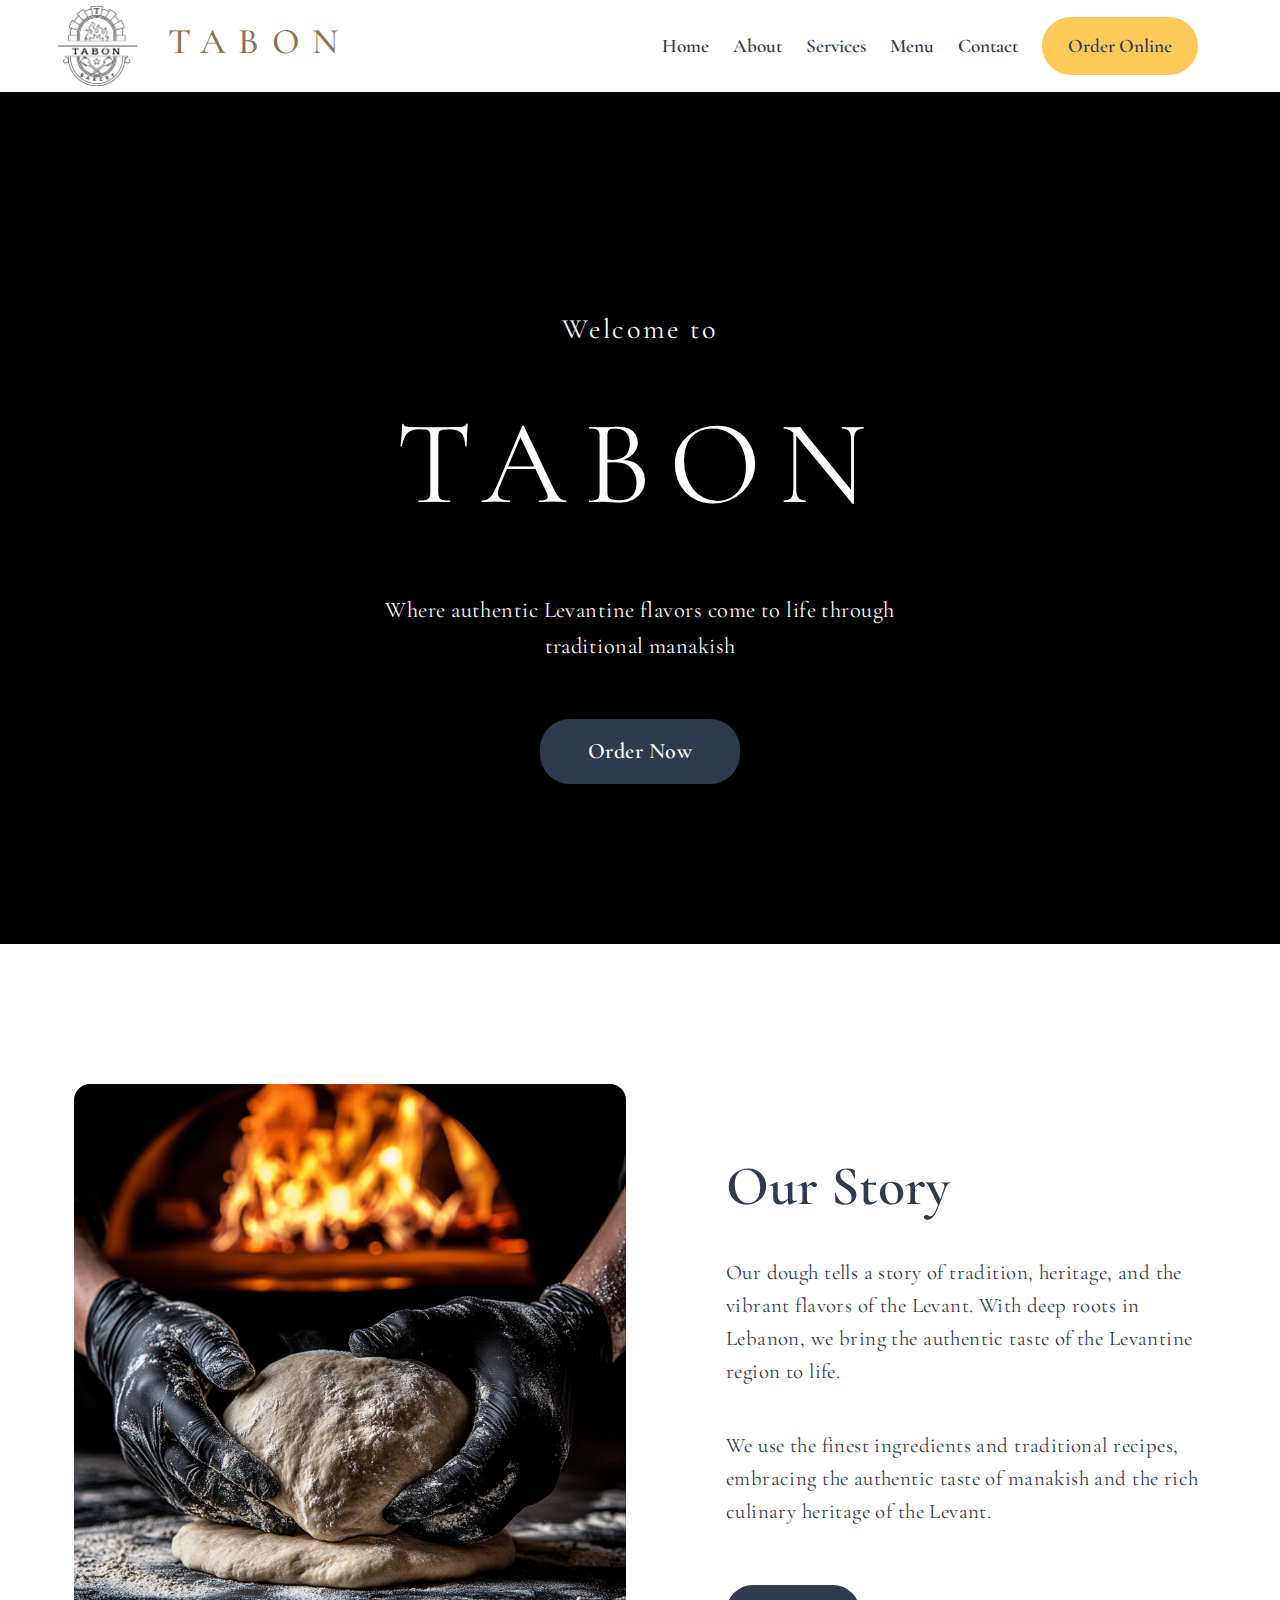
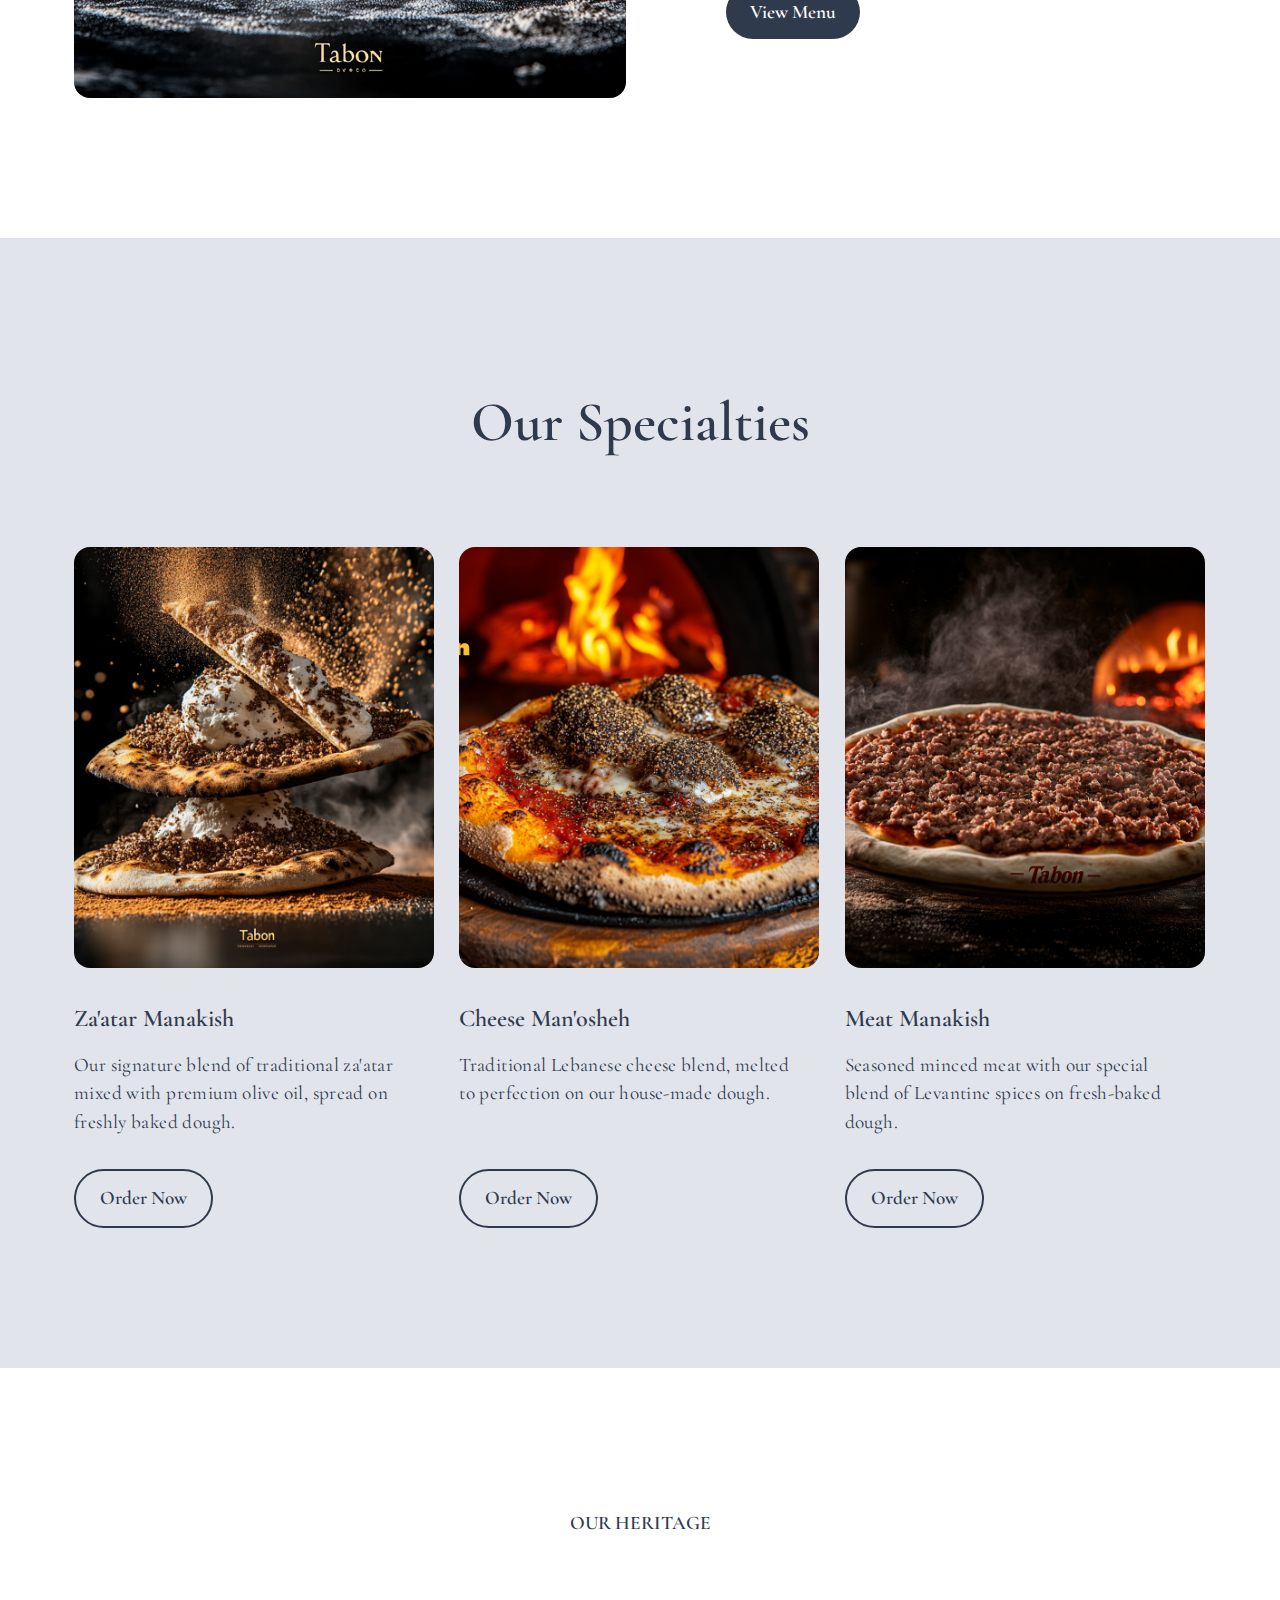
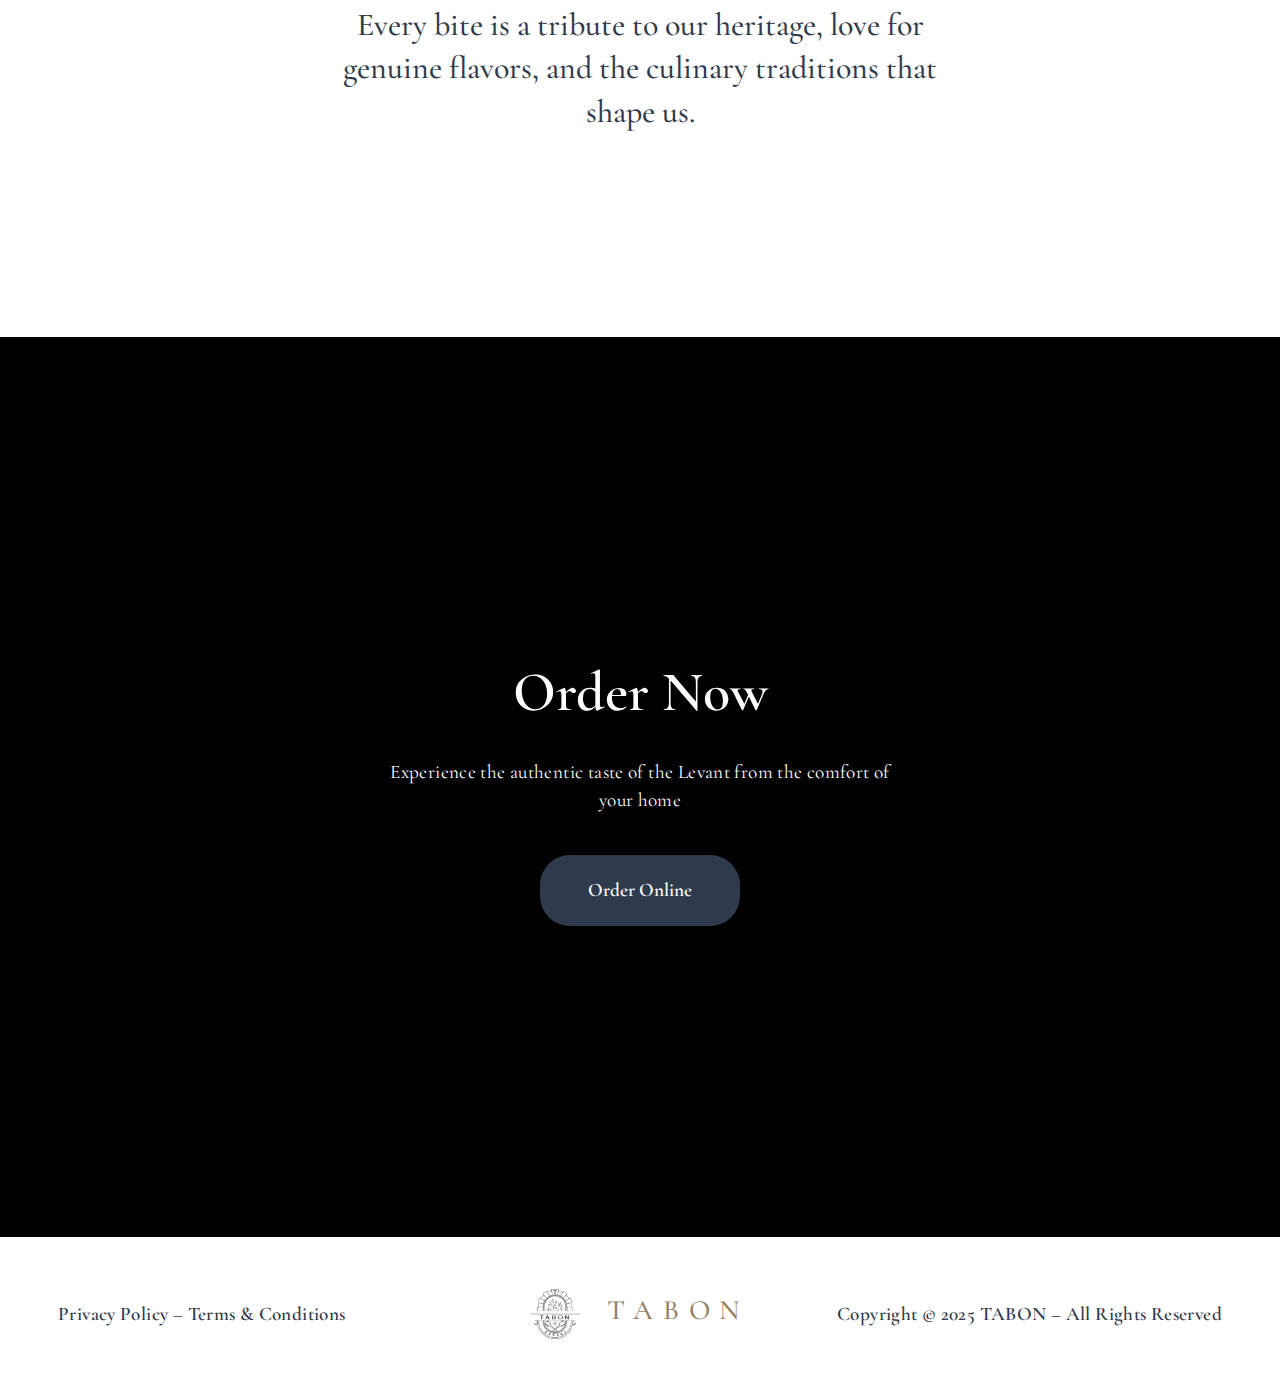
==== index.html @ 7f6b4d62 "Fresh start without video files" ====
<!DOCTYPE html>
<html lang="en">

<head>
  <meta charset="UTF-8" />
  <meta name="viewport" content="width=device-width, initial-scale=1.0" />
  <link rel="icon" type="image/png" href="Images/Favicon3.png" sizes="32x32 48x48 96x96"/>
  <title>HOME</title>
  <link rel="stylesheet" href="css/style.css" />
</head>

<body>
  <div class="wrapper">
    <header class="header">
      <div class="header__container">
        <a href="index.html" class="header__logo logo">
          <img src="Images/Logo2.png" alt="TABON Logo" style="height: 80px; vertical-align: middle; margin-right: 10px;">
          TABON
        </a>
        <div class="header__navigation">
          <div class="header__menu menu">
            <nav class="menu__body">
              <nav class="menu__body">
                <ul class="menu__list">
                  <li class="menu__item"><a href="index.html" class="menu__link">Home</a></li>
                  <li class="menu__item"><a href="about.html" class="menu__link">About</a></li>
                  <li class="menu__item"><a href="services.html" class="menu__link">Services</a></li>
                  <li class="menu__item"><a href="services.html#manakish-menu" class="menu__link">Menu</a></li>
                  <li class="menu__item"><a href="contact.html" class="menu__link">Contact</a></li>
                </ul>
                <a href="https://grubhub.com/restaurant/tabon" class="actions-header__button" target="_blank">Order Online</a>
              </nav>
          </div>
          <div class="header__actions actions-header">
            <button type="button" class="menu__icon icon-menu"><span></span></button>
          </div>
        </div>
      </div>
    </header>
    <main class="page">
      <section class="page__main main">
        <video class="background-video" autoplay muted loop playsinline>
          <source src="https://dei1bce5nyd1f.cloudfront.net/Videos/super-slow-motion-egg-falls-into-the-flour-2023-11-27-04-58-33-utc.mov" type="video/quicktime">
          Your browser does not support the video tag.
        </video>
        <div class="main__container">
          <h3 class="main__caption">Welcome to</h3>
          <h1 class="main__title">TABON</h1>
          <div class="main__text">
            Where authentic Levantine flavors come to life through traditional manakish
          </div>
          <a href="https://grubhub.com/restaurant/tabon" class="main__button" target="_blank">Order Now</a>
        </div>
      </section>
      <section class="page__about about">
        <div class="about__container">
          <div class="about__image">
            <img src="Images/DoughWithHands.png" alt="Traditional bread making" />
          </div>
          <div class="about__content">
            <h2 class="about__title title">Our Story</h2>
            <div class="about__text">
              <p>
                Our dough tells a story of tradition, heritage, and the vibrant flavors of the Levant. With deep roots in Lebanon, we bring the authentic taste of the Levantine region to life.
              </p>
              <p>
                We use the finest ingredients and traditional recipes, embracing the authentic taste of manakish and the rich culinary heritage of the Levant.
              </p>
            </div>
            <a href="services.html#manakish-menu" class="about__button button">View Menu</a>
          </div>
        </div>
      </section>
      <section class="page__services services">
        <div class="services__container">
          <h2 class="services__title title">Our Specialties</h2>
          <div class="services__row">
            <div class="services__column">
              <div class="services__item item-services">
                <div class="item-services__image">
                  <img src="Images/ZaatarChesse_52320_Delicious_Zaatar_pizza_floating_in_the_air__477084e4-e9e3-4ba8-8d1f-e487a82e1e3a_3_300dpi.png" alt="Za'atar Manakish">
                </div>
                <h3 class="item-services__title">Za'atar Manakish</h3>
                <div class="item-services__text">
                  Our signature blend of traditional za'atar mixed with premium olive oil, spread on freshly baked dough.
                </div>
                <a href="https://grubhub.com/restaurant/tabon" class="item-services__button button" target="_blank">Order Now</a>
              </div>
            </div>
            <div class="services__column">
              <div class="services__item item-services">
                <div class="item-services__image">
                  <img src="Images/ZaatarChese_52320_remove_logo_--ar_43_--sref_httpss.mj.run8I6_9eff0b82-3d31-4bb8-8d02-410dd35b89cf_2_300dpi.png" alt="Cheese Man'osheh">
                </div>
                <h3 class="item-services__title">Cheese Man'osheh</h3>
                <div class="item-services__text">
                  Traditional Lebanese cheese blend, melted to perfection on our house-made dough.
                </div>
                <a href="https://grubhub.com/restaurant/tabon" class="item-services__button button" target="_blank">Order Now</a>
              </div>
            </div>
            <div class="services__column">
              <div class="services__item item-services">
                <div class="item-services__image">
                  <img src="Images/LahmaBelAjeen_52320_Delicious_meat_pizza_floating_in_the_air_ci_4b148c06-c708-4a79-9504-1a51d77498d3_2_300dpi.png" alt="Meat Manakish">
                </div>
                <h3 class="item-services__title">Meat Manakish</h3>
                <div class="item-services__text">
                  Seasoned minced meat with our special blend of Levantine spices on fresh-baked dough.
                </div>
                <a href="https://grubhub.com/restaurant/tabon" class="item-services__button button" target="_blank">Order Now</a>
              </div>
            </div>
          </div>
        </div>
      </section>
      <section class="page__testimonial testimonial">
        <div class="testimonial__container">
          <h3 class="testiomonial__caption">Our Heritage</h3>
          <h2 class="testimonial__title title">
            Every bite is a tribute to our heritage, love for genuine flavors, and the culinary traditions that shape us.
          </h2>
        </div>
      </section>
      <section class="page__outro outro outro_home">
        <video class="outro-video" autoplay muted loop playsinline>
          <source src="https://dei1bce5nyd1f.cloudfront.net/Videos/manakeesh-lebanese-breakfast-putting-into-the-hot-2023-11-27-05-09-23-utc.mov" type="video/mp4">
          Your browser does not support the video tag.
        </video>
        <div class="outro__container">
          <h2 class="outro__title title">Order Now</h2>
          <div class="outro__text">
            Experience the authentic taste of the Levant from the comfort of your home
          </div>
          <a href="https://grubhub.com/restaurant/tabon" class="outro__button button" target="_blank">Order Online</a>
        </div>
      </section>
    </main>
    <footer class="footer">
      <div class="footer__container">
        <a href="#" class="footer__policy">Privacy Policy – Terms & Conditions</a>
        <a href="index.html" class="footer__logo logo">
          <img src="Images/Logo2.png" alt="TABON Logo" style="height: 50px; vertical-align: middle; margin-right: 10px;">
          TABON
        </a>
        <div class="footer__copyright">Copyright © 2025 TABON – All Rights Reserved</div>
      </div>
    </footer>
  </div>
  <script src="js/script.js"></script>
</body>

</html>
---- css/style.css ----
@import url("reset.css");

@import url("https://fonts.googleapis.com/css?family=Inter:regular,500,600,700&display=swap");

/* Import an elegant serif font */
@import url('https://fonts.googleapis.com/css2?family=Cormorant+Garamond:wght@400;500;600&display=swap');

/* ************COMMON************ */

.logo {
  font-family: 'Cormorant Garamond', serif;
  font-weight: 500;
  font-size: 2rem;
  letter-spacing: 0.35em;
  color: #8B7355; /* Warm gold/brown color */
  text-transform: none; /* Remove uppercase to maintain elegance */
  transition: all 0.3s ease;
}

body {
  font-family: 'Cormorant Garamond', serif;
  font-size: 1.2rem; /* Slightly larger for better readability with serif font */
  color: #303a4d;
  line-height: 1.6; /* Better line height for serif fonts */
}

[class*="__container"] {
  max-width: 72.624rem;
  margin: 0 auto;
  padding: 0 0.938rem;
}

.button {
  font-weight: 600;
  display: inline-block;
  padding: 0.75rem 1.5rem;
  border-radius: 30px;
  transition: all 0.3s;
  color: #fff;
  background-color: #303a4d;
}

.title {
  font-size: 3.5rem;
  font-weight: 600;
}

.wrapper {
  min-height: 100%;
  display: -webkit-box;
  display: -ms-flexbox;
  display: flex;
  -webkit-box-orient: vertical;
  -webkit-box-direction: normal;
  -ms-flex-direction: column;
  flex-direction: column;
  overflow: hidden;
}

/* ************HEADER************ */

.header {
  position: absolute;
  top: 0;
  left: 0;
  width: 100%;
  background: #fff;
  z-index: 1000;
}

.header__container {
  display: flex;
  align-items: center;
  justify-content: space-between;
  min-height: 5.75rem;
  flex-wrap: wrap;
  max-width: 74.624rem;
}

.header__logo {
  position: relative;
  z-index: 2;
}

.header__navigation {
  display: flex;
  align-items: center;
  gap: 1.5rem;
  flex-wrap: wrap;
}

.menu__body {
  display: flex;
  align-items: center;
  gap: 1.5rem;
}

.menu__link {
  font-weight: 600;
  position: relative;
}

.actions-header {
  display: flex;
  align-items: center;
  gap: 0.624rem;
}

.icon-menu {
  display: none;
}

.actions-header__button {
  font-weight: 600;
  display: inline-block;
  padding: 0.75rem 1.5rem;
  border: 2px solid #ffca59;
  border-radius: 30px;
  transition: all 0.3s;
  position: relative;
  z-index: 2;
  background-color: #ffca59;
  color: #303a4d;
}

.actions-header__button:hover {
  background-color: #eab84a;
  border-color: #eab84a;
}

/* ****************PAGES**************** */
.page__main {
  padding-bottom: 160px;
}

/* *****************HOME**************** */

.main {
  position: relative;
  overflow: hidden;
  min-height: 100vh;
  background: #000;
}

.background-video,
.outro-video {
  position: absolute;
  top: 0;
  left: 0;
  width: 100%;
  height: 100%;
  object-fit: cover;
  z-index: 1;
}

.main::before,
.outro_home::before,
.main_about::before,
.main_services::before,
.main_contact::before {
  content: '';
  position: absolute;
  top: 0;
  left: 0;
  width: 100%;
  height: 100%;
  background: rgba(0, 0, 0, 0.3);
  z-index: 2;
}

.main__container,
.outro__container {
  position: relative;
  z-index: 3;
}

.main__title,
.main__caption,
.main__text {
  color: #ffffff;
}

.main__container {
  display: flex;
  flex-direction: column;
  justify-content: center;
  align-items: center;
  text-align: center;
  padding-top: 19.188rem;
}

.main__caption {
  font-family: 'Cormorant Garamond', serif;
  text-transform: none;
  margin-bottom: 1rem;
  font-weight: 400;
  color: #ffffff;
  font-size: 1.75rem;
  letter-spacing: 0.1em;
}

.main__title {
  font-family: 'Cormorant Garamond', serif;
  font-size: 7.5rem;
  font-weight: 400;
  margin-bottom: 2rem;
  color: #ffffff;
  text-transform: none;
  letter-spacing: 0.15em;
  text-shadow: 2px 2px 4px rgba(0, 0, 0, 0.3);
}

.main__text {
  font-family: 'Cormorant Garamond', serif;
  margin-bottom: 3.5rem;
  max-width: 33.375rem;
  line-height: 1.6;
  letter-spacing: 0.02em;
  color: #ffffff;
  font-size: 1.4rem; /* Slightly larger for hero text */
}

.main__button {
  font-weight: 600;
  display: inline-block;
  padding: 1.25rem 3rem;
  border-radius: 30px;
  transition: all 0.3s;
  color: #fff;
  background-color: #303a4d;
  letter-spacing: 0.02em;
  font-size: 1.375rem;
  line-height: 110%;
}

.outro_home {
  position: relative;
  overflow: hidden;
  min-height: 100vh;
  background: #000;
}

.outro-video {
  position: absolute;
  top: 0;
  left: 0;
  width: 100%;
  height: 100%;
  object-fit: cover;
  z-index: 1;
}

.outro_home::before {
  content: '';
  position: absolute;
  top: 0;
  left: 0;
  width: 100%;
  height: 100%;
  background: rgba(0, 0, 0, 0.3);
  z-index: 2;
}

.outro_home .outro__container {
  position: relative;
  z-index: 3;
  color: #ffffff;
}

.outro_home .outro__title,
.outro_home .outro__text {
  color: #ffffff;
}

/* ************ABOUT**************** */

.main_about {
  position: relative;
  overflow: hidden;
  /* Remove the background image */
  /* background: url("../Images/About/sarahhamdan_52320_empty_--ar_11_--v_6.1_333c4040-da6d-4ffb-ae19-e0e5b8732025_3.png") center / cover no-repeat; */
}

/* Add overlay for better text readability */
.main_about::before {
  content: '';
  position: absolute;
  top: 0;
  left: 0;
  width: 100%;
  height: 100%;
  background: rgba(0, 0, 0, 0.4);
  z-index: 0;
}

/* Ensure content stays above video */
.main_about .main__container {
  position: relative;
  z-index: 1;
}

.main_about .main__title,
.main_about .main__text {
  color: #ffffff;
}

.about__container {
  display: flex;
  align-items: center;
  justify-content: space-between;
  gap: 1.5rem;
  padding-top: 8.75rem;
  padding-bottom: 8.75rem;
}

.about__image {
  position: relative;
  max-width: 552px;
  height: 614px;
  border-radius: 16px;
}

.about__image img {
  width: 100%;
  height: 100%;
  object-fit: cover;
  border-radius: 16px;
}

.about__title {
  margin-bottom: 1.5rem;
}

.about__text {
  font-family: 'Cormorant Garamond', serif;
  max-width: 30rem;
  letter-spacing: 0.02em;
  line-height: 1.6;
  margin-bottom: 3.5rem;
  font-size: 1.3rem;
}

.about__text p:not(:last-child) {
  margin-bottom: 2.5rem;
}

.outro_about {
  position: relative;
  overflow: hidden;
  /* Remove the background image */
  /* background: url("../img/about/hero_placeholder.jpg") center / cover no-repeat; */
}

/* Add overlay for better text readability */
.outro_about::before {
  content: '';
  position: absolute;
  top: 0;
  left: 0;
  width: 100%;
  height: 100%;
  background: rgba(0, 0, 0, 0.4);
  z-index: 0;
}

/* Ensure content stays above video */
.outro_about .outro__container {
  position: relative;
  z-index: 1;
}

.outro_about .outro__title,
.outro_about .outro__text {
  color: #ffffff;
}

/* **************SERVICES**************** */

.main_services {
  position: relative;
  overflow: hidden;
  /* Remove the background image */
  /* background: url("../Images/Services/sarahhamdan_52320_Delicious_Zaatar_pizza_floating_in_the_air__6a9eed79-36df-4dac-b2c0-198b9969fdc8_0.png") center / cover no-repeat; */
}

/* Add overlay for better text readability */
.main_services::before {
  content: '';
  position: absolute;
  top: 0;
  left: 0;
  width: 100%;
  height: 100%;
  background: rgba(0, 0, 0, 0.4);
  z-index: 0;
}

/* Ensure content stays above video */
.main_services .main__container {
  position: relative;
  z-index: 1;
}

.main_services .main__title,
.main_services .main__text {
  color: #ffffff;
}

.services {
  background-color: #e1e4eb;
}

.services__container {
  padding-top: 8.75rem;
  padding-bottom: 8.75rem;
}

.services__title {
  text-align: center;
  margin-bottom: 5rem;
}

.services__row {
  display: grid;
  grid-template-columns: repeat(3, 1fr);
  gap: 1.5rem;
}

.item-services {
  display: flex;
  flex-direction: column;
  align-items: start;
  min-height: 100%;
}

.item-services__image {
  margin-bottom: 2rem;
  max-width: 360px;
  height: 421px;
}

.item-services__image img {
  max-width: 100%;
  height: 100%;
  object-fit: cover;
  border-radius: 16px;
}

.item-services__title {
  font-size: 1.5rem;
  font-weight: 600;
  margin-bottom: 0.75rem;
}

.item-services__text {
  max-width: 21.5rem;
  line-height: 150%;
  margin-bottom: 2rem;
  flex-grow: 1;
  letter-spacing: 0.02em;
}

.item-services__button {
  background-color: inherit;
  border: 2px solid #303a4d;
  color: #303a4d;
}

.outro_services {
  position: relative;
  overflow: hidden;
}

/* Add overlay for better text readability */
.outro_services::before {
  content: '';
  position: absolute;
  top: 0;
  left: 0;
  width: 100%;
  height: 100%;
  background: rgba(0, 0, 0, 0.4);
  z-index: 0;
}

/* Ensure content stays above video */
.outro_services .outro__container {
  position: relative;
  z-index: 1;
}

.outro_services .outro__title,
.outro_services .outro__text {
  color: #ffffff;
}

/* ************TESTIMONIAL**************** */

.testimonial__container {
  display: flex;
  justify-content: center;
  align-items: center;
  text-align: center;
  flex-direction: column;
  padding-top: 8.75rem;
  padding-bottom: 8.75rem;
}

.testiomonial__caption {
  margin-bottom: 4rem;
  font-weight: 600;
  text-transform: uppercase;
}

.testimonial__title {
  margin-bottom: 4rem;
  font-size: 2rem;
  max-width: 40.75rem;
  line-height: 136%;
  font-weight: 500;
}

.item-testimonial__image {
  max-width: 64px;
  margin: 0 auto;
  margin-bottom: 1.063rem;
  height: 64px;
}

.item-testimonial__image img {
  width: 100%;
  height: 100%;
  object-fit: cover;
  border-radius: 50%;
}

.item-testimonial__title {
  margin-bottom: 0.25rem;
  font-weight: 600;
}

.item-testimonial__caption {
  font-size: 0.938rem;
}

/* ****************OUTRO**************** */

.outro__container {
  padding-top: 8.75rem;
  padding-bottom: 8.75rem;
  display: flex;
  flex-direction: column;
  justify-content: center;
  align-items: center;
  text-align: center;
  min-height: 100vh;
}

.outro__title {
  margin-bottom: 1.25rem;
}

.outro__text {
  max-width: 33.625rem;
  line-height: 150%;
  margin-bottom: 2.5rem;
  letter-spacing: 0.02em;
}

.outro__button {
  padding: 1.25rem 3rem;
}

/* ****************FOOTER**************** */

.footer {
  line-height: 150%;
}

.footer__container {
  padding-top: 3.25rem;
  padding-bottom: 3.25rem;
  max-width: 74.624rem;
  display: grid;
  grid-template-columns: 1fr auto 1fr;
  align-items: center;
}

.footer__policy {
  font-weight: 600;
  letter-spacing: 0.02em;
  justify-self: start;
}

.footer__logo {
  justify-self: center;
}

.footer__copyright {
  font-weight: 600;
  letter-spacing: 0.02em;
  justify-self: end;
}

/* ****************ABOUT PAGE**************** */
.main__text_pages {
  max-width: 37.5rem;
}

.main__container_pages {
  padding-top: 300px;
}

.main_pages {
  min-height: 676px !important;
}

/* ****************SERVICES PAGE**************** */
.services-page__container {
  padding-top: 160px;
}

.services-page__item {
  margin-bottom: 132px;
}

.services-page__item:not(:last-child) {
  padding-bottom: 132px;
  margin-bottom: 132px;
  border-bottom: 1px solid rgba(48, 58, 77, 0.4);
}

.services-page__column {
  display: flex;
  align-items: center;
  gap: 97px;
  justify-content: space-between;
}

.services-page__content {
  flex: 1;
}

.services-page__title {
  margin-bottom: 24px;
}

.services-page__text {
  font-family: 'Cormorant Garamond', serif;
  margin-bottom: 56px;
  max-width: 480px;
  font-size: 1.3rem;
  line-height: 1.6;
  letter-spacing: 0.02em;
}

.services-page__text p:not(:last-child) {
  margin-bottom: 20px;
}

.services-page__img {
  max-width: 552px;
  height: 614px;
}

.services-page__img img {
  width: 100%;
  height: 100%;
  object-fit: cover;
  border-radius: 16px;
}

/* ****************CONTACT PAGE****************/

.main_contact {
  position: relative;
  overflow: hidden;
  /* Remove the background image */
  /* background: url("../Images/Contact/sarahhamdan_52320_Delicious_flour_floating_in_the_air_cinemat_5b8f4ef3-1363-4fdf-9e4e-b621da20dbed_0.png") center / cover no-repeat; */
}

/* Add overlay for better text readability */
.main_contact::before {
  content: '';
  position: absolute;
  top: 0;
  left: 0;
  width: 100%;
  height: 100%;
  background: rgba(0, 0, 0, 0.4);
  z-index: 0;
}

/* Ensure content stays above video */
.main_contact .main__container {
  position: relative;
  z-index: 1;
}

.main_contact .main__title,
.main_contact .main__text {
  color: #ffffff;
}

.contact__container {
  display: flex;
  justify-content: space-between;
  gap: 109px;
  padding-top: 140px;
  padding-bottom: 140px;
}

.contact__title {
  margin-bottom: 48px;
  font-weight: 600;
  line-height: 110%;
  font-size: 40px;
}

.connect-contact {
  display: flex;
  flex-direction: column;
  align-items: start;
  row-gap: 32px;
  margin-bottom: 40px;
  padding-bottom: 40px;
  border-bottom: 1px solid #e1e4eb;
}

.connect-contact__item {
  display: inline-flex;
  align-items: center;
  gap: 24px;
}

.connect-contant__type {
  margin-bottom: 4px;
  font-size: 18px;
  font-weight: 600;
  letter-spacing: 0.04em;
  line-height: 110%;
  text-transform: uppercase;
}

.connect-contact__label {
  font-size: 22px;
  line-height: 150%;
  letter-spacing: 0.02em;
}

.contact__links {
  display: flex;
  align-items: center;
  gap: 12px;
}

.contact__text {
  font-family: 'Cormorant Garamond', serif;
  max-width: 545px;
  font-size: 1.3rem;
  line-height: 1.6;
}

.contact__text p:not(:last-child) {
  margin-bottom: 15px;
}

iframe {
  width: 100vw;
  height: 482px;
  filter: grayscale(100%);
}

/* **************REVIEWS PAGE**************** */
.reviews__container {
  padding-top: 160px;
  padding-bottom: 160px;
}

.reviews__row {
  display: grid;
  grid-template-columns: repeat(3, 1fr);
  column-gap: 24px;
  row-gap: 96px;
}

.reviews__column {
  border: 1px solid #e1e4eb;
  border-radius: 8px;
}

.reviews__item {
  padding-top: 48px;
  padding-bottom: 56px;
  padding-right: 32px;
  padding-left: 32px;
}

.item-reviews {
  text-align: center;
  display: flex;
  flex-direction: column;
  justify-content: center;
  align-items: center;
}

.item-reviews__img {
  max-width: 46px;
  height: 36px;
  margin: 0 auto;
  margin-bottom: 46px;
}

.item-reviews__img img {
  width: 100%;
  height: 100%;
  object-fit: cover;
}

.item-reviews__text {
  margin-bottom: 40px;
  font-size: 18px;
  letter-spacing: 0.02em;
  line-height: 150%;
}

.item-reviews__author {
  font-weight: 600;
  font-size: 18px;
  letter-spacing: 0.01em;
  margin-bottom: 10px;
}

.item-reviews__geo {
  font-size: 14px;
  letter-spacing: 0.002em;
}

/* ******************PRICING PAGE******************** */
.pricing__container {
  padding-top: 140px;
  padding-bottom: 140px;
  display: flex;
  flex-direction: column;
  justify-content: center;
  align-items: center;
}

.pricing__caption {
  font-size: 24px;
  font-weight: 600;
  margin-bottom: 12px;
  letter-spacing: 4%;
}

.pricing__title {
  font-weight: 600;
  font-size: 72px;
  margin-bottom: 24px;
}

.pricing__text {
  font-size: 22px;
  letter-spacing: 2%;
  margin-bottom: 88px;
}

.pricing__row {
  display: flex;
  align-items: start;
  gap: 24px;
}

.pricing__column {
  border: 2px solid #e1e4eb;
  border-radius: 8px;
}

.pricing__item {
  padding: 40px;
  padding-bottom: 48px;
}

.item-pricing__info {
  padding-bottom: 32px;
  border-bottom: 1px solid #e1e4eb;
  margin-bottom: 32px;
}

.item-pricing__label {
  font-weight: 600;
  font-size: 18px;
  letter-spacing: 1%;
  margin-bottom: 16px;
}

.item-pricing__cost {
  font-size: 72px;
  font-weight: 600;
  margin-bottom: 16px;
}

.item-pricing__list {
  margin-bottom: 64px;
}

.item-pricing__item {
  display: flex;
  align-items: center;
  gap: 6px;
}

.item-pricing__item::before {
  content: "";
  background: url("../img/pricing/check.svg") 0 0 no-repeat;
  width: 16px;
  height: 18px;
}

.item-pricing__item:not(:last-child) {
  margin-bottom: 12px;
}

.item-pricing__button {
  display: inline-block;
  font-size: 22px;
  letter-spacing: 2%;
  font-weight: 600;
  color: #fff;
  padding: 20px 82px;
  background-color: #303a4d;
  border-radius: 64px;
}

.team {
  background-color: #e1e4eb;
}

.team__container {
  padding-top: 140px;
  padding-bottom: 140px;
  display: flex;
  flex-direction: column;
  justify-content: center;
  align-items: center;
}

.team__title {
  text-align: center;
  margin-bottom: 96px;
  max-width: 483px;
}

.team__row {
  display: grid;
  column-gap: 24px;
  row-gap: 96px;
  grid-template-columns: repeat(3, 1fr);
}

.team__item {
  display: flex;
  flex-direction: column;
  justify-content: center;
  align-items: center;
}

.item-team__img {
  max-width: 360px;
  height: 363px;
  margin-bottom: 40px;
}

.item-team__img img {
  width: 100%;
  height: 100%;
  border-radius: 8px;
  object-fit: cover;
}

.item-team__name {
  max-width: 186px;
  font-size: 32px;
  font-weight: 600;
  line-height: 120%;
  text-align: center;
  margin-bottom: 12px;
}

.item-team__role {
  display: flex;
  align-items: center;
  gap: 6px;
  margin-bottom: 26px;
  letter-spacing: 2%;
}

.item-team__role span {
  display: flex;
  align-items: center;
  gap: 6px;
}

.item-team__role span::after {
  content: "";
  background: url("../img/team/icons/star.svg") 0 0 no-repeat;
  width: 12px;
  height: 12px;
}

.item-team__text {
  font-size: 16px;
  text-align: center;
  letter-spacing: 2%;
  line-height: 150%;
  max-width: 328px;
  margin-bottom: 20px;
}

.item-team__icons {
  display: flex;
  align-items: center;
  gap: 12px;
}

/* *************FAQ PAGE************** */
.faqs__container {
  padding-top: 140px;
  padding-bottom: 140px;
}

.faqs__title {
  text-align: center;
  margin-bottom: 80px;
}

.spollers-faq__item {
  width: 100%;
}

.spollers-faq__item:not(:last-child) {
  margin-bottom: 24px;
}

.spollers-faq__button {
  display: inline-block;
  border: 2px solid #e1e4eb;
  display: flex;
  align-items: center;
  justify-content: space-between;
  width: 100%;
  border-radius: 8px;
}

.spollers-faq__button span {
  padding-left: 40px;
  padding-top: 32px;
  padding-bottom: 32px;
  font-weight: 600;
}

.spollers-faq__button img {
  padding-right: 34.5px;
}

.spollers-faq__text {
  max-height: 0;
  overflow: hidden;
  width: 100%;
  display: block;
}

.spollers-faq__item.active .spollers-faq__text {
  max-height: 1000px;
  max-height: calc(1000px + 16px);
}

.spollers-faq__item.active .spollers-faq__button {
  border-bottom: none;
  border-radius: 8px 8px 0px 0px;
}

.spollers-faq__item.active .spollers-faq__button span {
  padding-bottom: 32px;
}

.spollers-faq__item.active .spollers-faq__button img {
  transform: translate(-34px, 0px) rotate(180deg);
}

.spollers-faq__inner {
  padding-top: 20px;
  padding-left: 40px;
  border: 2px solid #e1e4eb;
  border-radius: 0px 0px 8px 8px;
  line-height: 150%;
  padding-bottom: 20px;
  border-top: none;
  padding-right: 100px;
}

/* ****************TEAM PAGE**************** */
.director__container {
  padding-top: 140px;
  padding-bottom: 140px;
  display: flex;
  align-items: center;
  gap: 96px;
}

.director__title {
  margin-bottom: 16px;
}

.director__role {
  font-size: 22px;
  letter-spacing: 2%;
  margin-bottom: 40px;
}

.director__text {
  letter-spacing: 2%;
  line-height: 150%;
  max-width: 480px;
}

.director__text p:not(:last-child) {
  margin-bottom: 20px;
}

.director__img {
  max-width: 552px;
  height: 614px;
}

.director__img img {
  width: 100%;
  height: 100%;
  object-fit: cover;
  border-radius: 16px;
}

/* ****************GALLERY**************** */
.gallery__container {
  padding-bottom: 140px;
  padding-top: 140px;
}

.gallery__row {
  display: grid;
  grid-template-columns: repeat(3, 1fr);
  column-gap: 24px;
  row-gap: 96px;
  margin-bottom: 96px;
  justify-items: center;
}

.gallery__item {
  max-width: 360px;
  height: 407px;
}

.gallery__item img {
  width: 100%;
  height: 100%;
  object-fit: cover;
  border-radius: 16px;
}

.gallery__paggination {
  display: flex;
  align-items: center;
  justify-content: center;
  align-items: center;
  gap: 42px;
}

.gallery__paggination button:first-child {
  transform: translate(0px, 5px);
}

.gallery__paggination button:last-child {
  transform: rotate(-180deg) translate(0px, 5px);
}

.gallery_active {
  color: #fff;
  padding: 10px 15px;
  background-color: #303a4d;
  border-radius: 100px;
  display: inline-block;
}

/* ****************RESOURCES**************** */
.resources__container {
  padding-top: 140px;
  padding-bottom: 140px;
  display: grid;
  grid-template-columns: repeat(3, 1fr);
  column-gap: 24px;
  row-gap: 96px;
  justify-items: center;
}

.resources__img {
  max-width: 360px;
  height: 330px;
  margin-bottom: 32px;
}

.resources__img img {
  width: 100%;
  height: 100%;
  object-fit: cover;
  border-radius: 12px;
}

.resources__title {
  font-weight: 600;
  font-size: 24px;
  margin-bottom: 12px;
}

.resources__text {
  letter-spacing: 2%;
  line-height: 150%;
  max-width: 243px;
  margin-bottom: 32px;
}

.resources__button {
  background-color: #fff;
  color: #303a4d;
  font-weight: 600;
  letter-spacing: 2%;
  border: 2px solid #303a4d;
  border-radius: 64px;
}

/* ****************ADAPTIVE**************** */

@media (max-width: 992px) {
  .services__row {
    grid-template-columns: 1fr;
    gap: 6rem;
    justify-items: center;
  }

  .item-services {
    text-align: center;
    align-items: center;
  }

  .page__main {
    padding-bottom: 80px;
  }
}

@media (min-width: 47.999rem) {
  .menu__list {
    display: flex;
    align-items: center;
    gap: 1.5rem;
    flex-wrap: wrap;
  }
}

@media (max-width: 995px) {
  .item-pricing__button {
    font-size: 19px;
  }
}

@media (max-width: 62.6875rem) {
  .resources__container {
    padding-top: 70px;
    padding-bottom: 70px;
    grid-template-columns: repeat(2, 1fr);
  }

  .gallery__paggination {
    gap: 27px;
  }

  .gallery__row {
    grid-template-columns: repeat(2, 1fr);
  }

  .team__row {
    grid-template-columns: repeat(2, 1fr);
    row-gap: 30px;
  }

  .director__container {
    flex-direction: column;
    padding-top: 70px;
    padding-bottom: 70px;
    gap: 10px;
    text-align: center;
  }

  .item-pricing {
    padding: 20px;
    padding-bottom: 30px;
  }

  .pricing__title {
    font-size: 39px;
  }

  .pricing__text {
    margin-bottom: 25px;
  }

  .item-pricing__button {
    padding: 16px 42px;
  }

  .footer__container {
    display: flex;
    flex-direction: column;
    align-items: center;
    padding: 2rem;
  }

  .footer__policy,
  .footer__copyright {
    justify-self: center;
    text-align: center;
    margin: 0.5rem 0;
  }

  .footer__logo {
    margin-bottom: 1rem;
  }

  .services-page__column {
    gap: 30px;
    font-size: 15px;
  }

  .services-page__title {
    font-size: 29px;
  }

  .reviews__row {
    grid-template-columns: repeat(2, 1fr);
    row-gap: 30px;
    column-gap: 10px;
  }

  .reviews__item {
    padding-left: 20px;
    padding-right: 20px;
    padding-bottom: 20px;
    padding-top: 20px;
    display: inline-block;
  }

  .item-reviews__text {
    font-size: 16px;
  }

  .item-reviews__author {
    font-size: 16px;
  }
}

@media (max-width: 47.999rem) {
  .spollers-faq__item.active .spollers-faq__button img {
    transform: translate(-10px, -10px) rotate(180deg);
  }

  .spollers-faq__button span {
    padding-top: 15px;
    padding-left: 10px;
    padding-bottom: 15px;
    font-weight: 600;
    font-size: 14px;
  }

  .spollers-faq__button img {
    padding-right: 10px;
  }

  .spollers-faq__inner {
    font-size: 16px;
    padding-left: 10px;
    line-height: 130%;
  }

  .pricing__container {
    text-align: center;
    padding-top: 70px;
    padding-bottom: 70px;
  }

  .pricing__row {
    flex-direction: column;
    justify-content: center;
    align-items: center;
  }

  .item-pricing__button {
    font-size: 17px;
    padding: 15px 32px;
  }

  .reviews__container {
    padding-top: 80px;
    padding-bottom: 80px;
  }

  .icon-menu {
    display: block;
    position: relative;
    -webkit-box-flex: 0;
    -ms-flex: 0 0 1.875rem;
    flex: 0 0 1.875rem;
    width: 1.875rem;
    height: 1.125rem;
    cursor: pointer;
    z-index: 5;
  }

  .icon-menu span,
  .icon-menu::before,
  .icon-menu::after {
    content: "";
    -webkit-transition: all 0.3s ease 0s;
    -o-transition: all 0.3s ease 0s;
    transition: all 0.3s ease 0s;
    right: 0;
    position: absolute;
    width: 100%;
    height: 0.125rem;
    background-color: #000;
  }

  .icon-menu::before {
    top: 0;
  }

  .icon-menu::after {
    bottom: 0;
  }

  .contact__container {
    flex-direction: column;
    padding-top: 80px;
    gap: 50px;
    padding-bottom: 80px;
  }

  .icon-menu span {
    top: calc(50% - 0.0625rem);
  }

  .menu-open .icon-menu span {
    width: 0;
  }

  .menu-open .icon-menu::before {
    top: calc(50% - 0.0625rem);
    -webkit-transform: rotate(-45deg);
    -ms-transform: rotate(-45deg);
    transform: rotate(-45deg);
  }

  .menu-open .icon-menu::after {
    bottom: calc(50% - 0.0625rem);
    -webkit-transform: rotate(45deg);
    -ms-transform: rotate(45deg);
    transform: rotate(45deg);
  }

  .menu__body {
    background-color: #fff;
    position: fixed;
    top: 0;
    left: -100%;
    width: 100%;
    height: 100%;
    padding: 9.375rem 0.938rem 1.875rem 0.938rem;
    overflow: auto;
    flex-direction: column;
    row-gap: 5rem;
  }

  .menu__body::before {
    content: "";
    position: fixed;
    top: 0;
    left: -100%;
    width: 100%;
    min-height: 5.75rem;
    background-color: #fff;
    border-bottom: 1px solid #000;
    z-index: 2;
  }

  .menu-open .menu__body {
    left: 0;
  }

  .menu-open .menu__body::before {
    left: 0;
  }

  .menu__item {
    text-align: center;
  }

  .menu__item:not(:last-child) {
    margin-bottom: 1.563rem;
  }

  .menu__link {
    font-size: 2rem;
  }

  .actions-header__button {
    padding: 0.75rem;
  }

  .main__container {
    padding-top: 12.5rem;
  }

  .main__container_pages {
    padding-top: 290px;
  }

  .main__title {
    font-size: 3rem;
  }

  .title {
    font-size: 2rem;
  }

  .about__content {
    display: flex;
    flex-direction: column;
    justify-content: center;
    align-items: center;
    text-align: center;
  }

  .about__container {
    flex-direction: column;
    padding-top: 4.375rem;
    padding-bottom: 4.375rem;
    gap: 4rem;
  }

  .services__container {
    padding-top: 4.375rem;
    padding-bottom: 4.375rem;
  }

  .testimonial__title {
    font-size: 1.5rem;
    margin-bottom: 2rem;
  }

  .testiomonial__caption {
    margin-bottom: 2rem;
  }

  .outro__container {
    padding-top: 4.375rem;
    padding-bottom: 4.375rem;
  }

  .logo {
    font-size: 1rem;
  }

  .services-page__column {
    flex-direction: column;
    justify-content: center;
    align-items: center;
    text-align: center;
    font-size: 20px;
    gap: 4rem;
  }
}

@media (max-width: 61.936rem) {
  .footer__container {
    flex-direction: column;
    justify-content: center;
    align-items: center;
    text-align: center;
    row-gap: 0.938rem;
  }

  .logo {
    font-size: 2rem;
  }
}

@media (max-width: 530px) {
  .reviews__row {
    grid-template-columns: 1fr;
  }

  .team__row {
    grid-template-columns: 1fr;
  }

  .gallery__row {
    grid-template-columns: 1fr;
  }

  .resources__container {
    grid-template-columns: 1fr;
  }
}

/* Adjust footer logo to be slightly smaller */
.footer__logo.logo {
  font-size: 1.75rem;
  opacity: 0.9;
}

.menu-list {
  margin-top: 1rem;
  margin-left: 1.5rem;
}

.menu-list li {
  margin-bottom: 0.75rem;
  line-height: 1.5;
  position: relative;
  padding-left: 1rem;
}

.menu-list li::before {
  content: "•";
  position: absolute;
  left: -1rem;
  color: #303a4d;
}

.services-page__text ul {
  margin-top: 1rem;
}

.services-page__button {
  display: inline-block;
  padding: 1rem 2rem;
  font-size: 1.1rem;
}

.hours-list {
  margin-top: 2rem;
  border-radius: 8px;
  padding: 1.5rem;
  background-color: #f8f9fa;
}

.hours-item {
  display: flex;
  justify-content: space-between;
  align-items: center;
  padding: 0.75rem 0;
  border-bottom: 1px solid #e1e4eb;
}

.hours-item:last-child {
  border-bottom: none;
}

.hours-item .day {
  font-weight: 600;
  color: #303a4d;
}

.hours-item .time {
  color: #303a4d;
}

/* Add subtle hover effect */
.logo:hover {
  letter-spacing: 0.4em;
  color: #665544;
}

/* Make header logo slightly larger */
.header__logo.logo {
  font-size: 2.25rem;
}

.menu-items {
  margin-top: 2rem;
  margin-left: 0 !important;
  display: grid;
  grid-template-columns: 1fr 1fr;
  gap: 3rem;
}

.menu-item {
  display: flex;
  gap: 1.5rem;
  align-items: start;
  padding: 1rem;
  border-radius: 8px;
  transition: all 0.3s ease;
}

.menu-item:hover {
  background-color: rgba(48, 58, 77, 0.03);
}

.menu-item__content {
  flex: 1;
  padding: 0.5rem 0;
}

.menu-item__image {
  width: 200px;
  height: 200px;
  flex-shrink: 0;
  border-radius: 10px;
  overflow: hidden;
}

.menu-item__image img {
  width: 100%;
  height: 100%;
  object-fit: cover;
}

.menu-item__header {
  display: flex;
  justify-content: space-between;
  align-items: baseline;
  margin-bottom: 0.5rem;
  border-bottom: 1px dotted #303a4d;
}

.menu-item__header h4 {
  font-family: 'Cormorant Garamond', serif;
  font-size: 1.3rem;
  font-weight: 600;
  color: #303a4d;
  margin: 0;
  padding-right: 1rem;
}

.price {
  font-family: 'Cormorant Garamond', serif;
  font-size: 1.2rem;
  font-weight: 600;
  color: #8B7355;
  white-space: nowrap;
}

.menu-item p {
  font-size: 1.1rem;
  color: #666;
  margin: 0.5rem 0;
}

.services-page__subtitle {
  font-family: 'Cormorant Garamond', serif;
  font-size: 2rem;
  font-weight: 600;
  color: #303a4d;
  margin: 2rem 0 1rem;
}
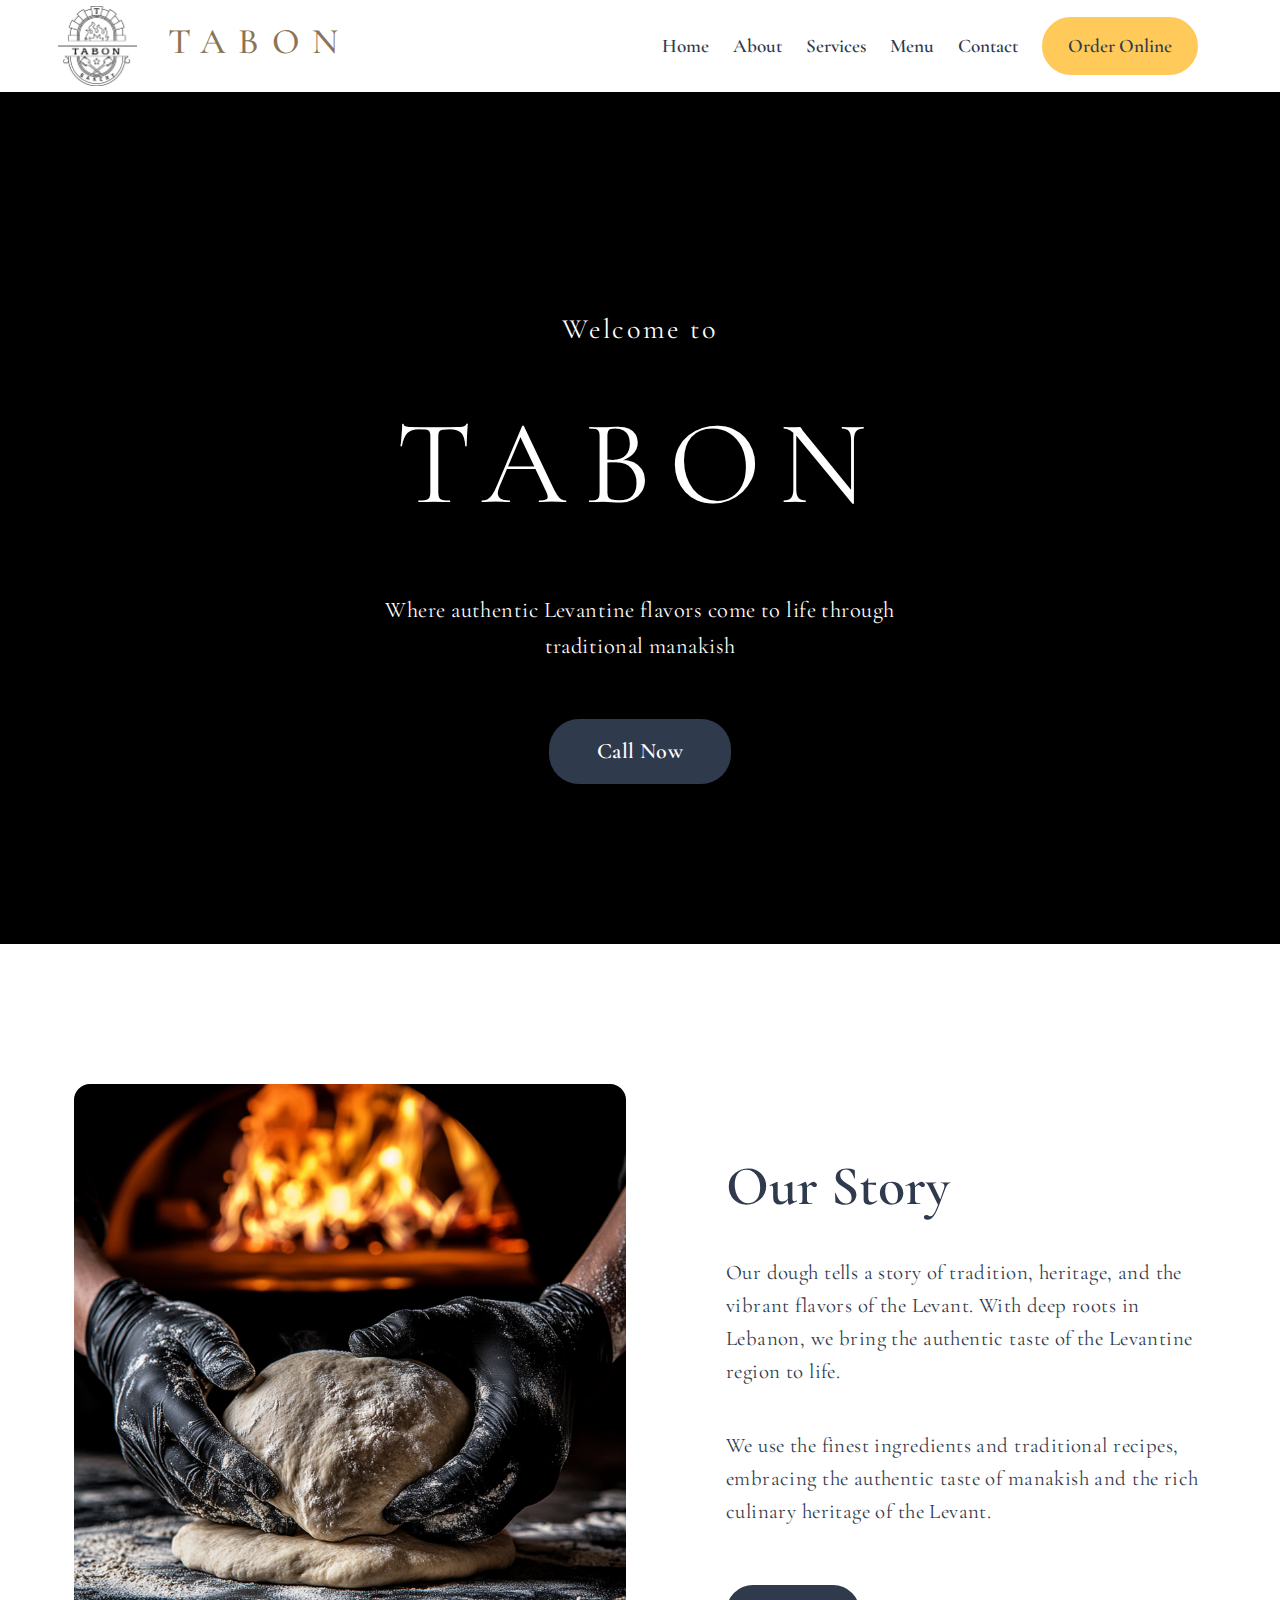
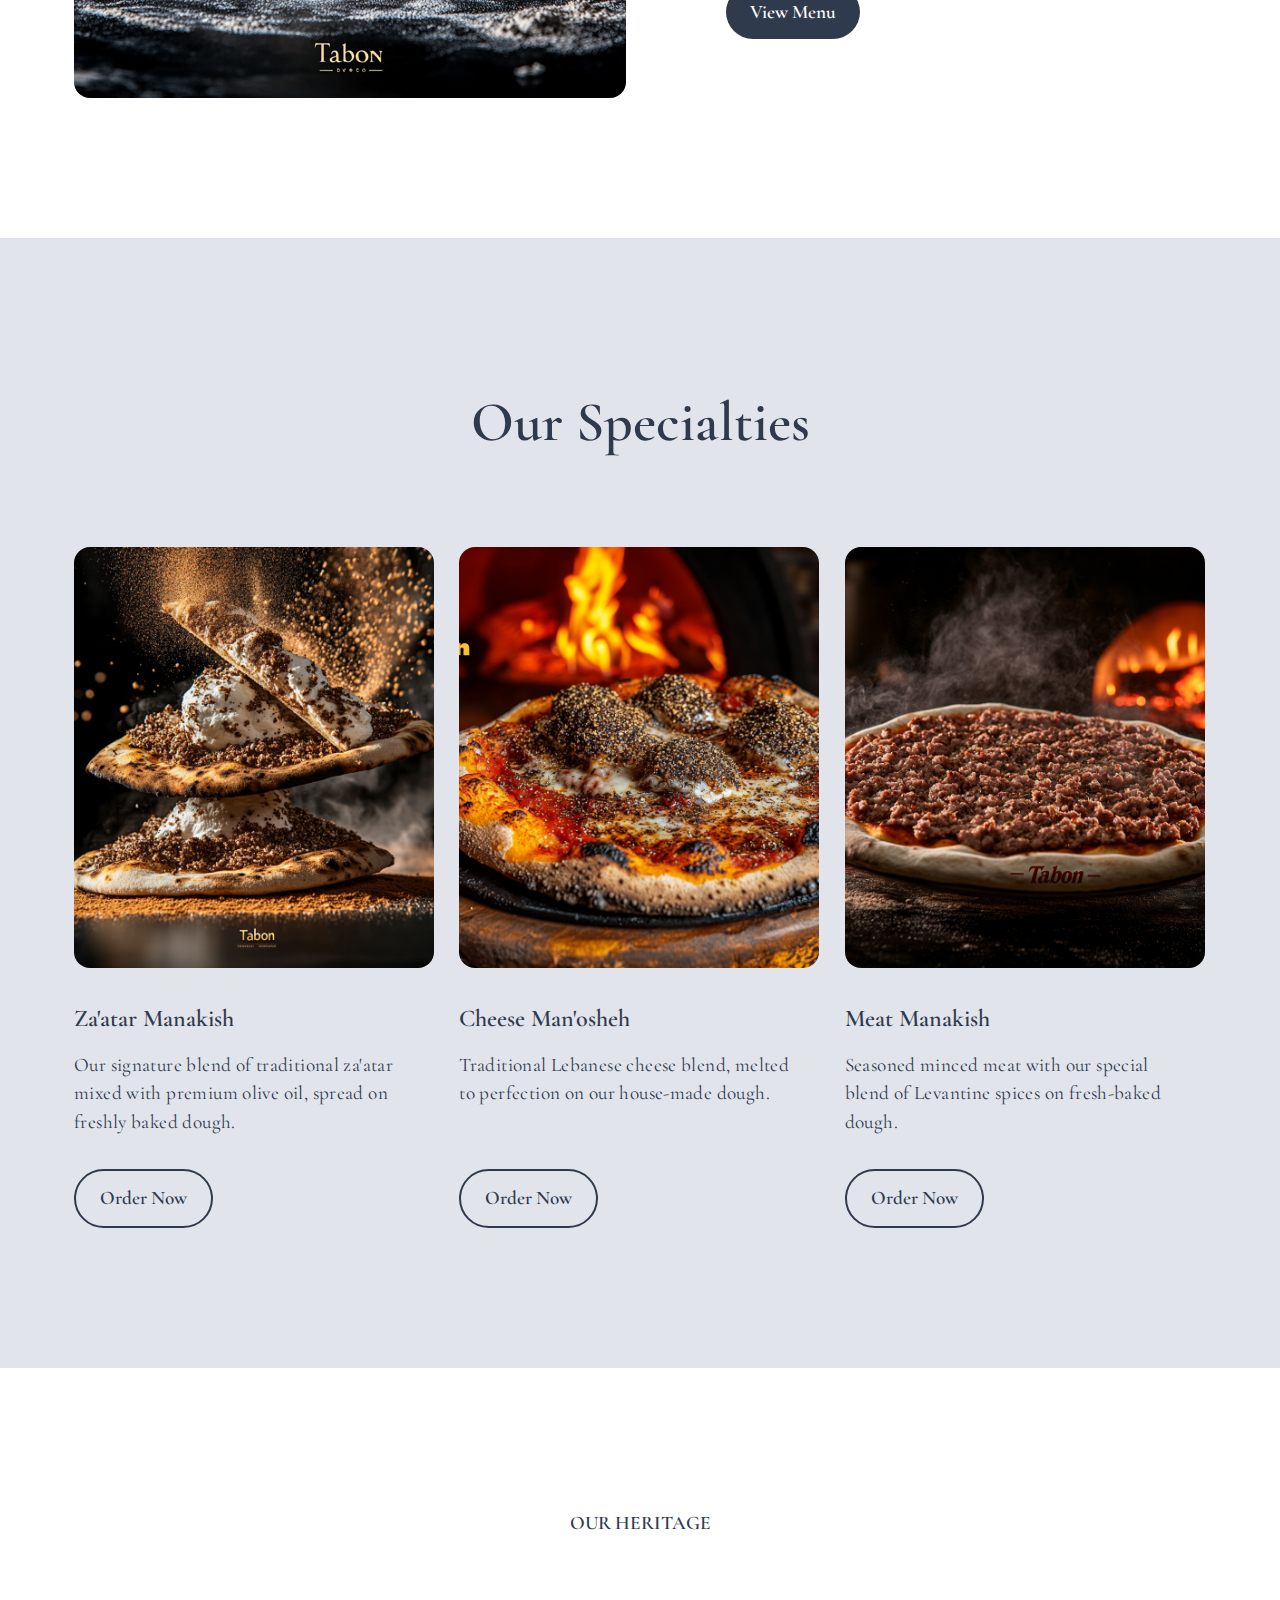
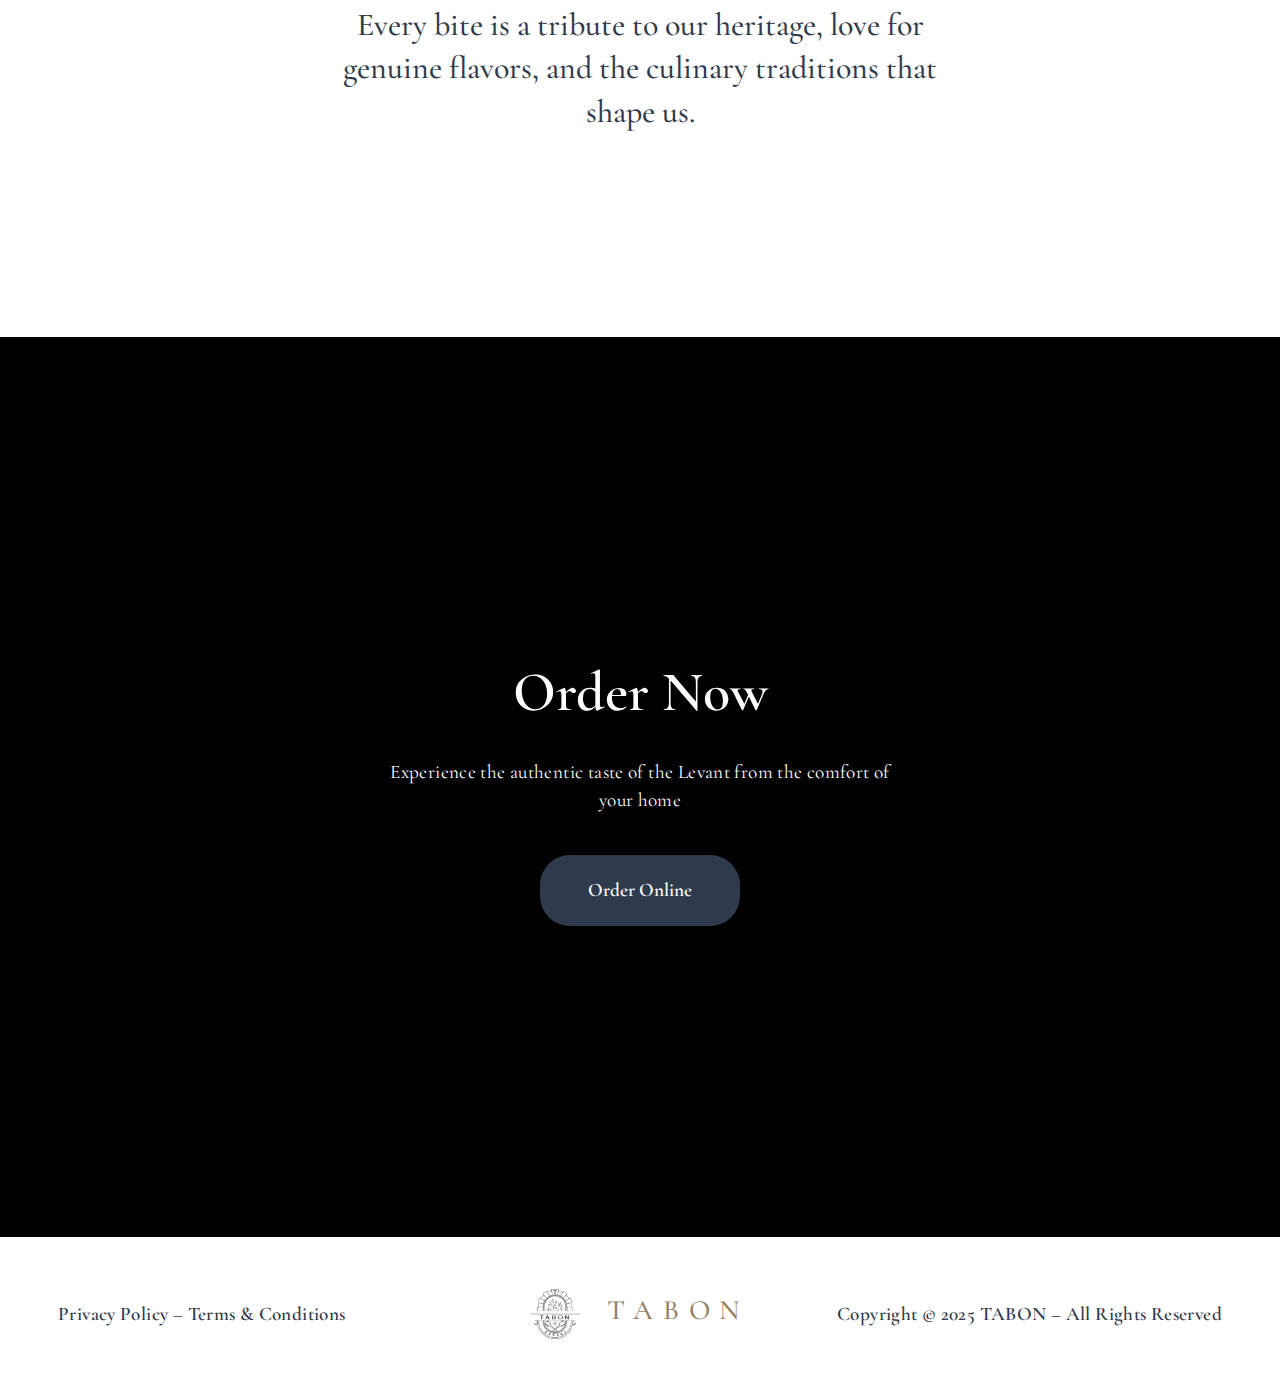
==== commit f91c8dd1: "added new phone number" ====
--- a/index.html
+++ b/index.html
@@ -40,7 +40,7 @@
     <main class="page">
       <section class="page__main main">
         <video class="background-video" autoplay muted loop playsinline>
-          <source src="https://dei1bce5nyd1f.cloudfront.net/Videos/super-slow-motion-egg-falls-into-the-flour-2023-11-27-04-58-33-utc.mov" type="video/quicktime">
+          <source src="https://dei1bce5nyd1f.cloudfront.net/Videos/pizza-dough-leavening-2023-11-27-05-32-07-utc.mp4" type="video/mp4">
           Your browser does not support the video tag.
         </video>
         <div class="main__container">
@@ -49,7 +49,7 @@
           <div class="main__text">
             Where authentic Levantine flavors come to life through traditional manakish
           </div>
-          <a href="https://grubhub.com/restaurant/tabon" class="main__button" target="_blank">Order Now</a>
+          <a href="tel:+18175016530" class="main__button">Call Now</a>
         </div>
       </section>
       <section class="page__about about">
@@ -124,7 +124,7 @@
       </section>
       <section class="page__outro outro outro_home">
         <video class="outro-video" autoplay muted loop playsinline>
-          <source src="https://dei1bce5nyd1f.cloudfront.net/Videos/manakeesh-lebanese-breakfast-putting-into-the-hot-2023-11-27-05-09-23-utc.mov" type="video/mp4">
+          <source src="https://dei1bce5nyd1f.cloudfront.net/Videos/manakeesh-lebanese-breakfast-putting-into-the-hot-2023-11-27-05-09-23-utc.mov" type="video/quicktime">
           Your browser does not support the video tag.
         </video>
         <div class="outro__container">
--- a/css/style.css
+++ b/css/style.css
@@ -1367,26 +1367,105 @@
 }
 
 @media (max-width: 47.999rem) {
-  .spollers-faq__item.active .spollers-faq__button img {
-    transform: translate(-10px, -10px) rotate(180deg);
-  }
-
-  .spollers-faq__button span {
-    padding-top: 15px;
-    padding-left: 10px;
-    padding-bottom: 15px;
-    font-weight: 600;
-    font-size: 14px;
-  }
-
-  .spollers-faq__button img {
-    padding-right: 10px;
-  }
-
-  .spollers-faq__inner {
-    font-size: 16px;
-    padding-left: 10px;
-    line-height: 130%;
+  .menu__body {
+    position: fixed;
+    top: 0;
+    left: -100%;
+    width: 100%;
+    height: 100%;
+    background-color: #fff;
+    padding: 9.375rem 0.938rem 1.875rem 0.938rem;
+    overflow: auto;
+    transition: left 0.3s ease;
+    z-index: 50;
+  }
+
+  .menu__body._active {
+    left: 0;
+  }
+
+  .menu__body::before {
+    content: "";
+    position: fixed;
+    width: 100%;
+    height: 5.75rem;
+    top: 0;
+    left: 0;
+    background-color: #fff;
+    z-index: 2;
+  }
+
+  .menu__list {
+    display: flex;
+    flex-direction: column;
+    align-items: center;
+    gap: 2rem;
+    margin: 0;
+  }
+
+  .menu__item {
+    font-size: 1.5rem;
+    margin: 0;
+  }
+
+  .menu__link {
+    font-size: 1.5rem;
+    color: #303a4d;
+  }
+
+  .icon-menu {
+    display: block;
+    position: relative;
+    width: 1.875rem;
+    height: 1.125rem;
+    cursor: pointer;
+    z-index: 55;
+  }
+
+  .icon-menu span,
+  .icon-menu::before,
+  .icon-menu::after {
+    content: "";
+    transition: all 0.3s ease;
+    right: 0;
+    position: absolute;
+    width: 100%;
+    height: 0.125rem;
+    background-color: #303a4d;
+  }
+
+  .icon-menu::before {
+    top: 0;
+  }
+
+  .icon-menu::after {
+    bottom: 0;
+  }
+
+  .icon-menu span {
+    top: calc(50% - 0.0625rem);
+  }
+
+  .icon-menu._active span {
+    width: 0;
+  }
+
+  .icon-menu._active::before {
+    top: calc(50% - 0.0625rem);
+    transform: rotate(-45deg);
+  }
+
+  .icon-menu._active::after {
+    bottom: calc(50% - 0.0625rem);
+    transform: rotate(45deg);
+  }
+
+  .menu-open {
+    overflow: hidden;
+  }
+
+  .actions-header__button {
+    margin-top: 2rem;
   }
 
   .pricing__container {
@@ -1445,13 +1524,6 @@
     bottom: 0;
   }
 
-  .contact__container {
-    flex-direction: column;
-    padding-top: 80px;
-    gap: 50px;
-    padding-bottom: 80px;
-  }
-
   .icon-menu span {
     top: calc(50% - 0.0625rem);
   }
@@ -1770,4 +1842,191 @@
   font-weight: 600;
   color: #303a4d;
   margin: 2rem 0 1rem;
+}
+
+/* Mobile Responsive Styles */
+@media screen and (max-width: 768px) {
+  /* Header */
+  .header__container {
+    padding: 10px 15px;
+  }
+
+  .header__logo img {
+    height: 60px !important;
+  }
+
+  /* Navigation */
+  .menu__body {
+    position: fixed;
+    top: 0;
+    left: -100%;
+    width: 100%;
+    height: 100%;
+    background-color: rgba(255, 255, 255, 0.95);
+    padding: 100px 15px 30px;
+    transition: left 0.3s;
+    overflow: auto;
+    z-index: 2;
+  }
+
+  .menu__body._active {
+    left: 0;
+  }
+
+  .menu__list {
+    flex-direction: column;
+    align-items: center;
+    row-gap: 30px;
+  }
+
+  .menu__link {
+    font-size: 24px;
+  }
+
+  .icon-menu {
+    display: block;
+    position: relative;
+    width: 30px;
+    height: 18px;
+    cursor: pointer;
+    z-index: 5;
+  }
+
+  /* Main Sections */
+  .main__container {
+    padding-top: 19.188rem;
+    padding-left: 15px;
+    padding-right: 15px;
+  }
+
+  .main__title {
+    font-size: 3rem;
+    margin-bottom: 2rem;
+  }
+
+  .main__text {
+    font-size: 1.2rem;
+    max-width: 33.375rem;
+    margin-left: auto;
+    margin-right: auto;
+  }
+
+  /* Services Section */
+  .services__row {
+    flex-direction: column;
+    gap: 30px;
+  }
+
+  .services__column {
+    width: 100%;
+  }
+
+  /* Menu Items */
+  .menu-items {
+    grid-template-columns: 1fr;
+  }
+
+  .menu-item {
+    flex-direction: column;
+    text-align: center;
+  }
+
+  .menu-item__image {
+    width: 100%;
+    max-width: 300px;
+    margin: 0 auto 15px;
+  }
+
+  .menu-item__content {
+    width: 100%;
+  }
+
+  /* About Section */
+  .about__container {
+    flex-direction: column;
+    padding: 30px 15px;
+  }
+
+  .about__image {
+    width: 100%;
+    margin-bottom: 30px;
+  }
+
+  .about__content {
+    width: 100%;
+    padding: 0;
+  }
+
+  /* Videos */
+  .background-video {
+    object-fit: cover;
+    height: 100vh;
+  }
+
+  /* Hours List */
+  .hours-list {
+    padding: 15px;
+  }
+
+  .hours-item {
+    flex-direction: row;
+    justify-content: space-between;
+    align-items: center;
+    padding: 0.75rem 0;
+  }
+
+  /* Footer */
+  .footer__container {
+    flex-direction: column;
+    text-align: center;
+    gap: 15px;
+    padding: 20px 15px;
+  }
+
+  /* Buttons */
+  .button {
+    display: inline-block;
+    width: auto;
+    text-align: center;
+    padding: 15px 30px;
+  }
+
+  .actions-header__button {
+    width: auto;
+    margin-top: 20px;
+  }
+}
+
+/* Small phones */
+@media screen and (max-width: 480px) {
+  .main__title {
+    font-size: 2.5rem;
+  }
+
+  .main__text {
+    font-size: 1.1rem;
+  }
+
+  .services-page__title {
+    font-size: 2rem;
+  }
+
+  .menu-item__header h4 {
+    font-size: 1.3rem;
+  }
+}
+
+.background-video {
+  position: absolute;
+  top: 0;
+  left: 0;
+  width: 100%;
+  height: 100%;
+  object-fit: cover;
+}
+
+@media (max-width: 47.99875em) {
+  .background-video {
+    object-fit: cover;
+  }
 }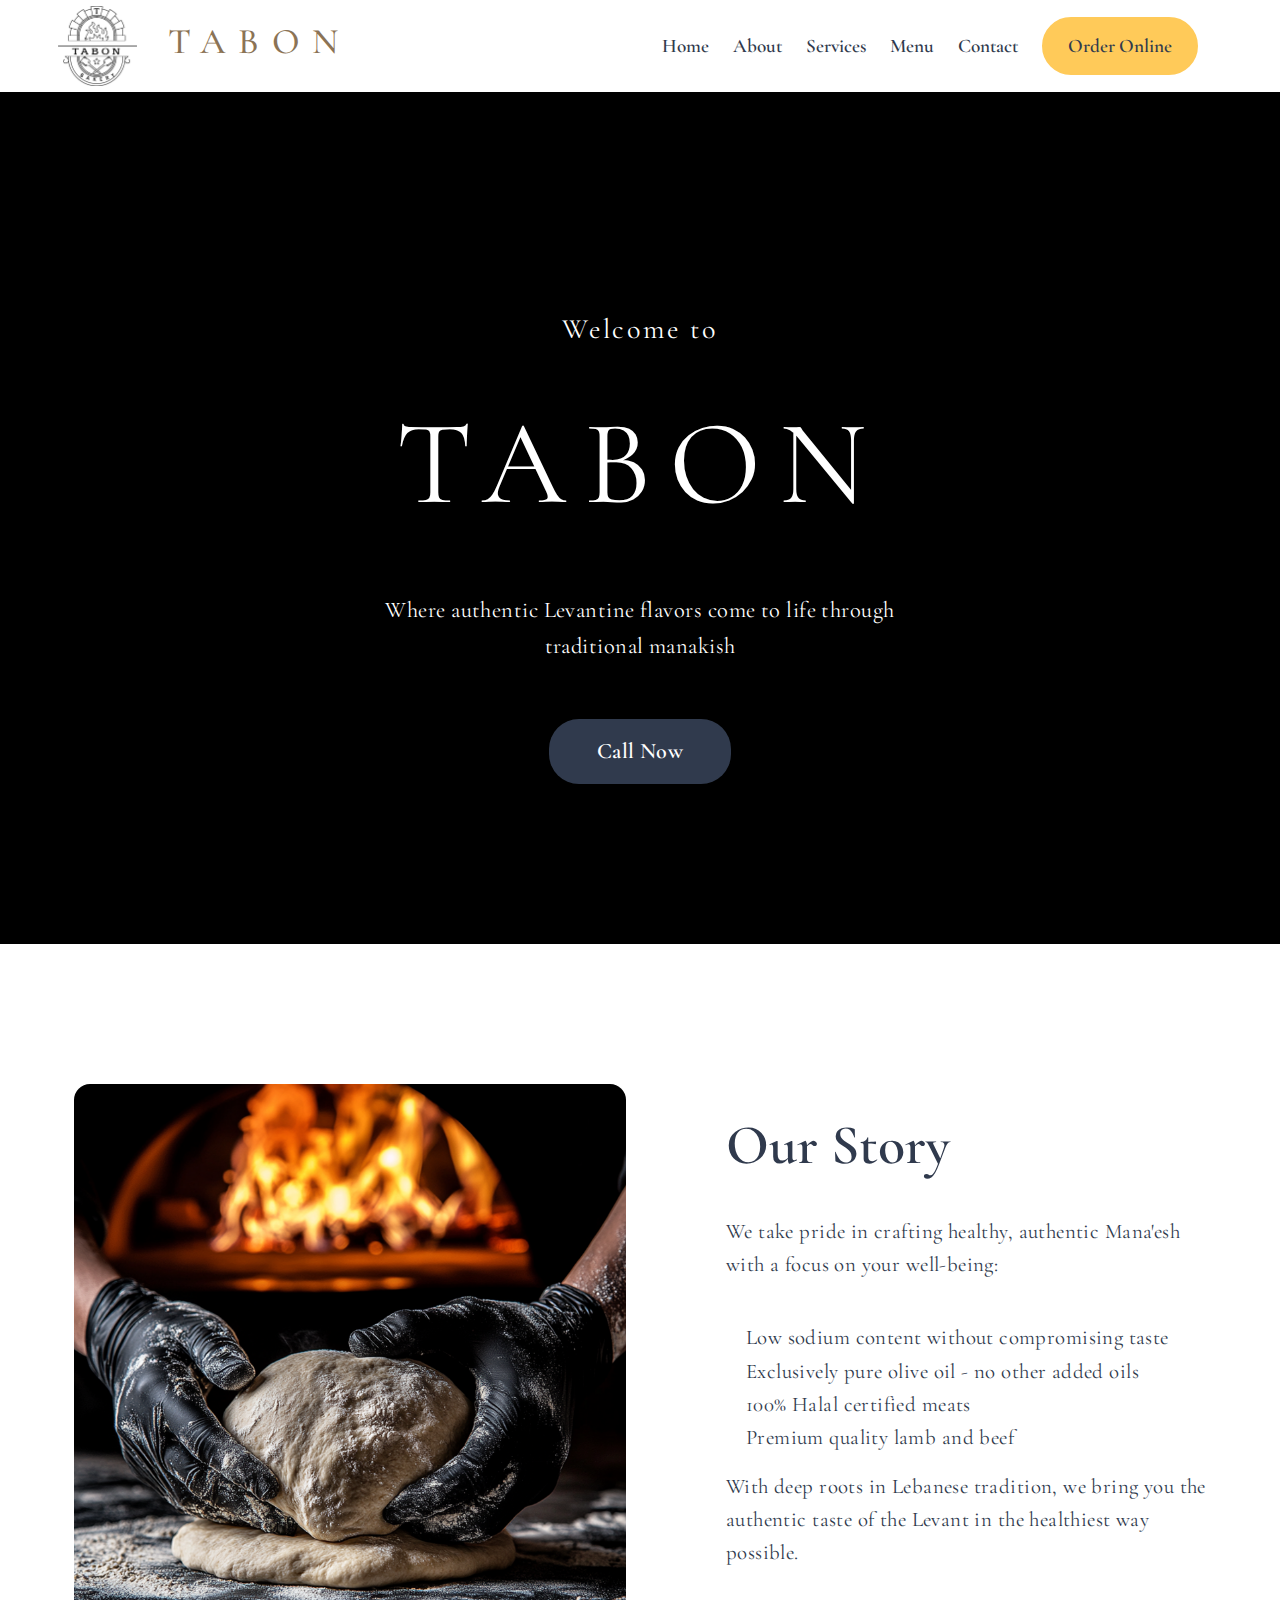
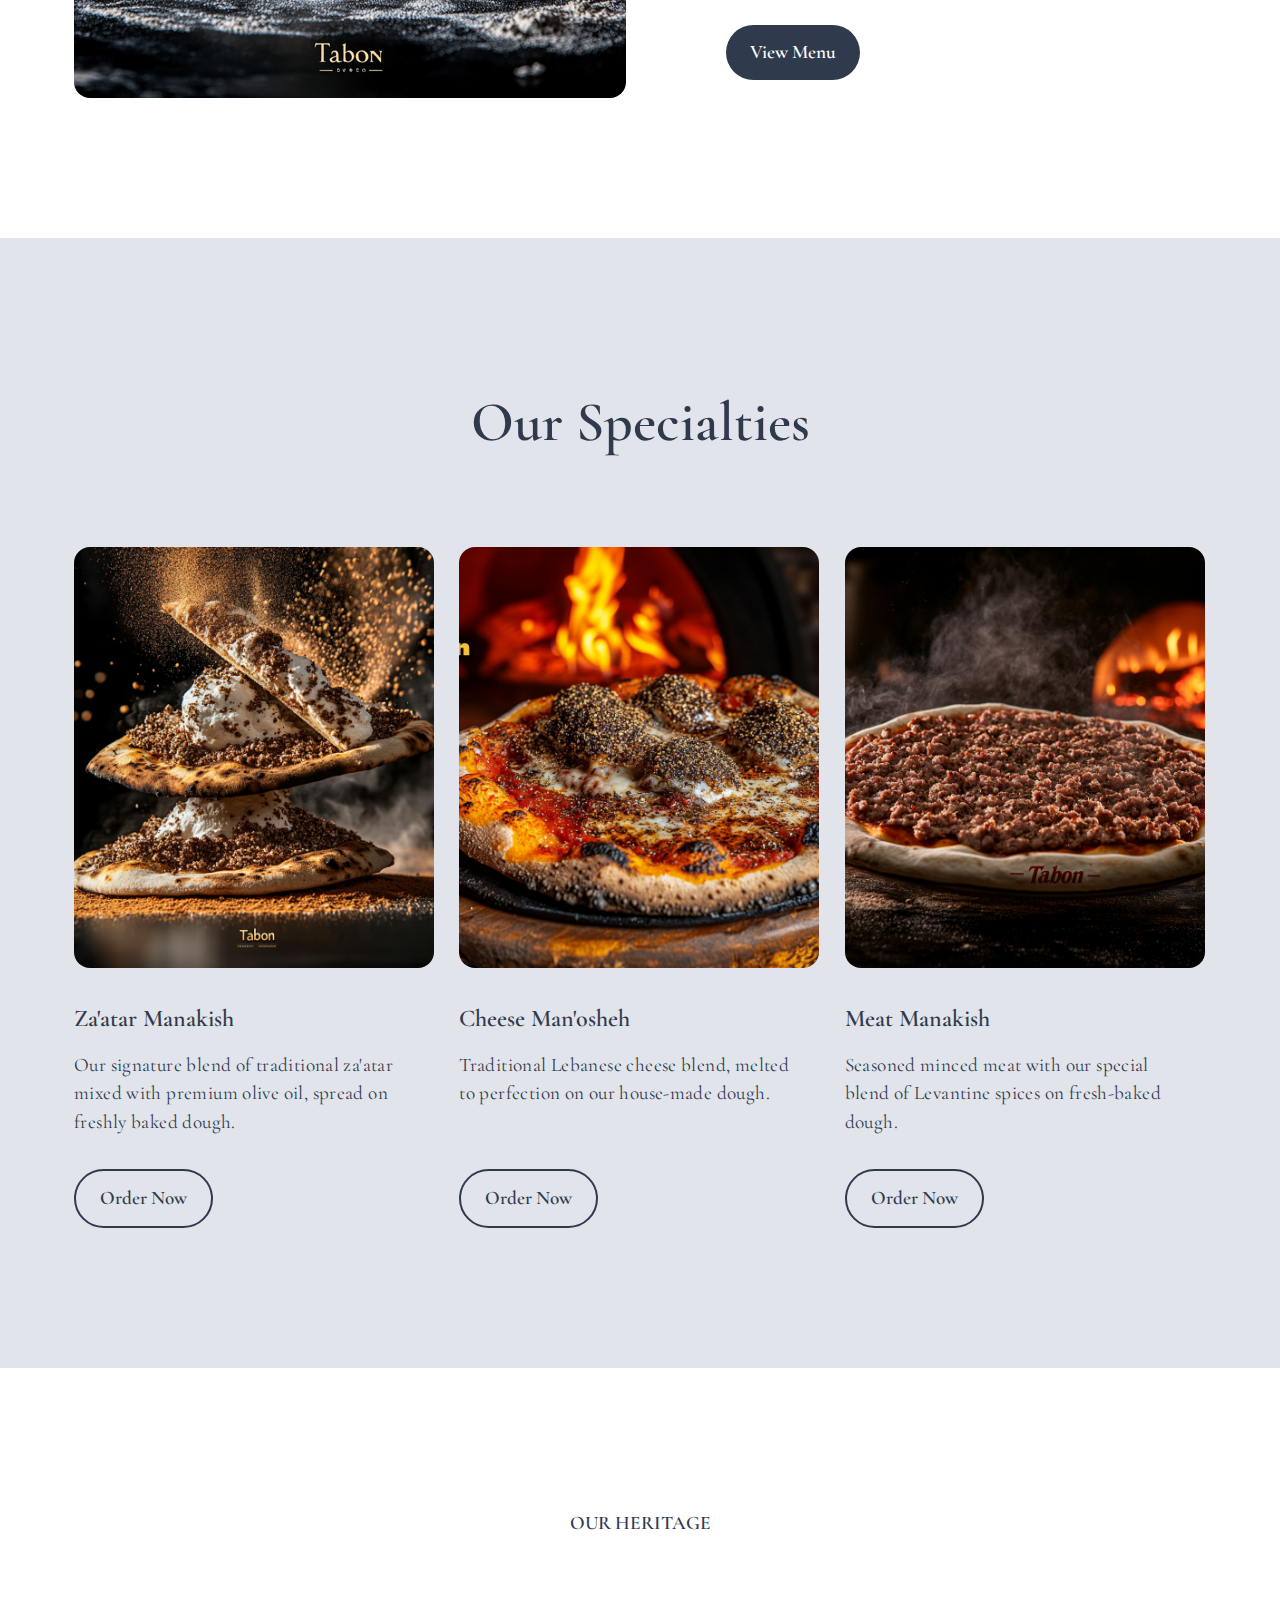
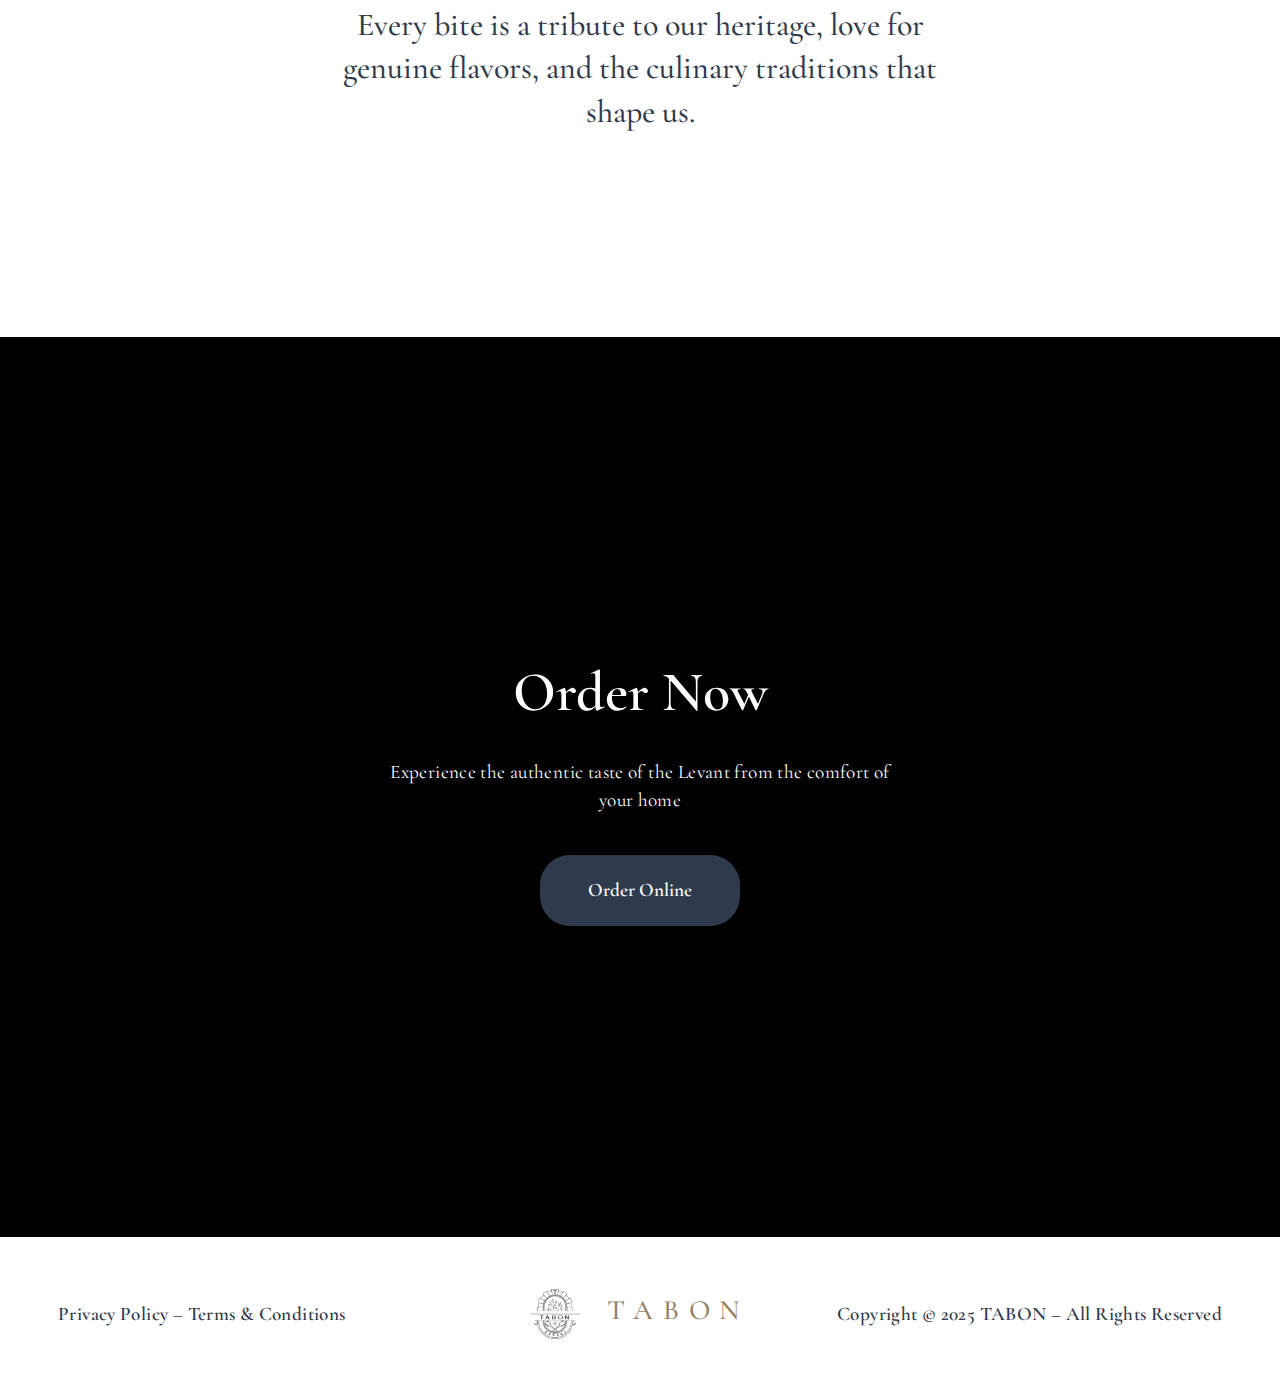
==== commit 8ced00af: "added instagram, and facebook" ====
--- a/index.html
+++ b/index.html
@@ -61,10 +61,16 @@
             <h2 class="about__title title">Our Story</h2>
             <div class="about__text">
               <p>
-                Our dough tells a story of tradition, heritage, and the vibrant flavors of the Levant. With deep roots in Lebanon, we bring the authentic taste of the Levantine region to life.
+                We take pride in crafting healthy, authentic Mana'esh with a focus on your well-being:
               </p>
+              <ul style="list-style-type: disc; margin-left: 20px; margin-bottom: 15px;">
+                <li>Low sodium content without compromising taste</li>
+                <li>Exclusively pure olive oil - no other added oils</li>
+                <li>100% Halal certified meats</li>
+                <li>Premium quality lamb and beef</li>
+              </ul>
               <p>
-                We use the finest ingredients and traditional recipes, embracing the authentic taste of manakish and the rich culinary heritage of the Levant.
+                With deep roots in Lebanese tradition, we bring you the authentic taste of the Levant in the healthiest way possible.
               </p>
             </div>
             <a href="services.html#manakish-menu" class="about__button button">View Menu</a>
